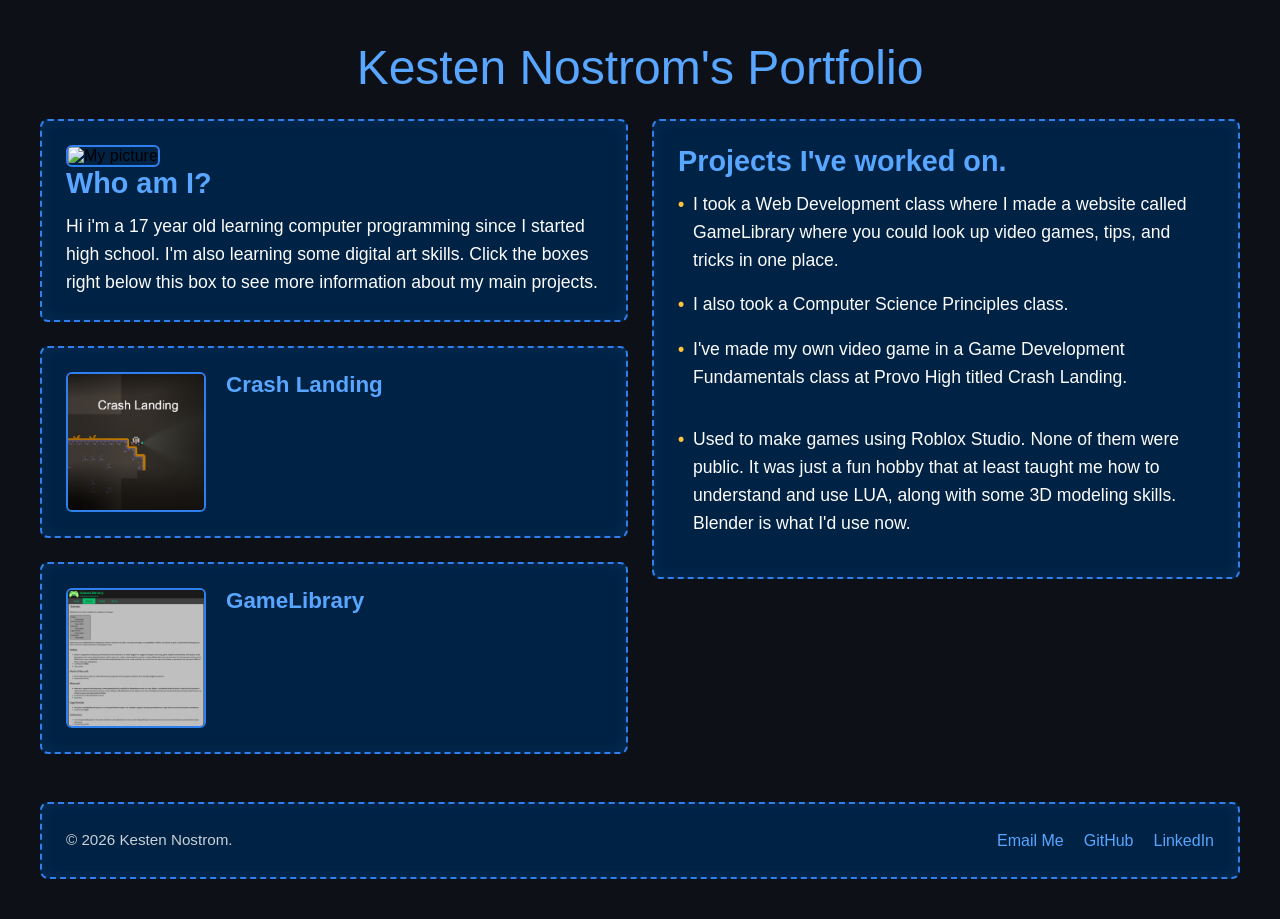
==== index.html @ ec2d3853 "Everything expect my photo" ====
<!DOCTYPE html>
<html lang="en">
<head>
    <meta charset="UTF-8">
    <meta name="viewport" content="width=device-width, initial-scale=1.0">
    <title>Kesten Nostrom - Portfolio</title>
    <link rel="stylesheet" href="colors.css">
</head>
<body>
    <div class="canvas-container">
        <!-- Header -->
        <header>
            <h1 class="text-blue">Kesten Nostrom's Portfolio</h1>
        </header>

        <!-- Main Structure -->
        <main class="main-content">
            <!-- Left Column: About & Mini Projects -->
            <div class="column">
                <!-- Who am I? -->
                <section class="blueprint-box">
                    <img class="portfolio-picture" src="SchoolPic.jpg" alt="My picture">
                    <h2 class="text-blue">Who am I?</h2>
                    <p class="text-orange">
                        Hi i'm a 17 year old learning computer programming since I started high school. I'm also learning some digital art skills. Click the boxes right below this box to see more information about my main projects.
                    </p>
                </section>

                <!-- Crash Landing Card -->
                <article class="blueprint-box project-card" 
                         data-project="crash-landing" 
                         data-title="Crash Landing" 
                         data-desc="I made my own video game in a Game Development Fundamentals class, at Provo High titled Crash Landing. It's short platformer where you fight aliens. while digging out a cave in order to find the parts to fix your spaceship." 
                         data-img="CLScreenshot.png">
                    <img src="CLScreenshot(1).png" alt="Crash Landing Screenshot">
                    <div class="project-details">
                        <h3 class="text-blue">Crash Landing</h3>
                    </div>
                </article>

                <!-- GameLibrary Card -->
                <article class="blueprint-box project-card" 
                         data-project="game-library" 
                         data-title="GameLibrary" 
                         data-desc="I took a Web Development class where I made a website called GameLibrary. It acts as a centralized dashboard where you can look up video games, quick strategies, tips, and hidden tricks all in one place." 
                         data-img="games.html.png">
                    <img src="games.html.png" alt="GameLibrary Screenshot">
                    <div class="project-details">
                        <h3 class="text-blue">GameLibrary</h3>
                    </div>
                </article>
            </div>

            <!-- Right Column: Project Experience -->
            <div class="column">
                <section class="blueprint-box">
                    <h2 class="text-blue">Projects I've worked on.</h2>
                    <ul class="text-orange">
                        <li>I took a Web Development class where I made a website called GameLibrary where you could look up video games, tips, and tricks in one place.</li>
                        <li>I also took a Computer Science Principles class.</li>
                        <li>I've made my own video game in a Game Development Fundamentals class at Provo High titled Crash Landing.</li>
                        <img src="https://devforum-uploads.s3.dualstack.us-east-2.amazonaws.com/uploads/original/5X/9/e/8/3/9e83c5f6b0e6d804544a26e60cc97510d0589c10.png" alt="">
                        <li>Used to make games using Roblox Studio. None of them were public. It was just a fun hobby that at least taught me how to understand and use LUA, along with some 3D modeling skills. Blender is what I'd use now.</li>
                    </ul>
                </section>
            </div>
        </main>

        <!-- Footer -->
        <footer class="blueprint-box">
            <p class="text-orange">© 2026 Kesten Nostrom.</p>
            <div class="footer-links">
                <a href="mailto:your.email@example.com" class="text-blue">Email Me</a>
                <a href="https://github.com" target="_blank" class="text-blue">GitHub</a>
                <a href="https://linkedin.com" target="_blank" class="text-blue">LinkedIn</a>
            </div>
        </footer>
    </div>

    <!-- The Modal Popup Window (Sits hidden outside the layout layout) -->
    <div id="project-modal" class="modal-overlay">
        <article class="blueprint-box modal-content">
            <button id="close-modal" class="modal-close-btn" aria-label="Close modal">&times;</button>
            <div id="feature-media-container">
                <!-- Injected via JavaScript -->
            </div>
            <div class="project-details">
                <h3 class="text-blue" id="feature-title">Project Details</h3>
                <p class="text-orange" id="feature-desc">Descriptions load here.</p>
            </div>
        </article>
    </div>

    <!-- Interactivity Script -->
    <script>
        const modal = document.getElementById('project-modal');
        const closeBtn = document.getElementById('close-modal');
        const featureTitle = document.getElementById('feature-title');
        const featureDesc = document.getElementById('feature-desc');
        const mediaContainer = document.getElementById('feature-media-container');

        // Open Modal when a project is clicked
        document.querySelectorAll('.project-card').forEach(card => {
            card.addEventListener('click', () => {
                const title = card.getAttribute('data-title');
                const desc = card.getAttribute('data-desc');
                const imgPath = card.getAttribute('data-img');
                
                featureTitle.textContent = title;
                featureDesc.textContent = desc;
                
                if (!imgPath || imgPath === 'placeholder') {
                    mediaContainer.innerHTML = `<div class="picture-placeholder">picture</div>`;
                } else {
                    mediaContainer.innerHTML = `<img src="${imgPath}" alt="${title} Display" class="modal-img">`;
                }
                
                modal.style.display = 'flex';
            });
        });

        // Close Modal when clicking the 'X' button
        closeBtn.addEventListener('click', () => {
            modal.style.display = 'none';
        });

        // Close Modal when clicking the dark backdrop shadow
        window.addEventListener('click', (event) => {
            if (event.target === modal) {
                modal.style.display = 'none';
            }
        });
    </script>
</body>
</html>
---- colors.css ----
@charset "UTF-8";

* {
    box-sizing: border-box;
    margin: 0;
    padding: 0;
    font-family: 'Segoe UI', Tahoma, Geneva, Verdana, sans-serif;
}

body {
    background-color: #0d1117;
    padding: 40px 20px;
    display: flex;
    justify-content: center;
}

.canvas-container {
    width: 100%;
    max-width: 1200px;
    display: flex;
    flex-direction: column;
    gap: 24px;
}

.blueprint-box {
    border: 2px dashed #2f80ed;
    border-radius: 8px;
    padding: 24px;
    background-color: #002244;
    box-shadow: inset 0 0 15px rgba(47, 128, 237, 0.1);
}

.text-blue {
    color: #58a6ff;
}

.text-orange {
    color: #fcfcfc;
}

header h1 {
    font-size: 3rem;
    font-weight: 500;
    text-align: center;
}

.main-content {
    display: grid;
    grid-template-columns: 1fr 1fr;
    gap: 24px;
}

/* Left & Right Column Layouts */
.column {
    display: flex;
    flex-direction: column;
    gap: 24px;
}

h2 {
    font-size: 1.8rem;
    margin-bottom: 12px;
    font-weight: 600;
}

p,
li {
    font-size: 1.1rem;
    line-height: 1.6;
}

ul {
    list-style-type: none;
}

ul li {
    margin-bottom: 16px;
    position: relative;
    padding-left: 15px;
}

ul li::before {
    content: "•";
    color: #FFC33D;
    font-weight: bold;
    display: inline-block;
    width: 15px;
    margin-left: -15px;
}

/* Project Cards Layout */
.project-card {
    display: flex;
    gap: 20px;
    align-items: flex-start;
    transition: transform 0.3s cubic-bezier(0.25, 0.8, 0.25, 1), box-shadow 0.3s ease, border-color 0.3s ease;
    cursor: pointer;
    position: relative;
}

.project-card img {
    border: 2px solid #2f80ed;
    border-radius: 6px;
    width: 140px;
    height: 140px;
    object-fit: cover;
}

.picture-placeholder {
    border: 2px dashed #2f80ed;
    border-radius: 6px;
    width: 140px;
    height: 140px;
    display: flex;
    align-items: center;
    justify-content: center;
    color: #58a6ff;
    font-weight: 500;
    background-color: rgba(47, 128, 237, 0.05);
}

.project-details {
    flex: 1;
}

.project-details h3 {
    font-size: 1.4rem;
    margin-bottom: 8px;
}

/* Interaction Hovers */
.project-card:hover {
    transform: translateY(-5px);
    box-shadow: 0 10px 30px rgba(47, 128, 237, 0.35);
    border-color: #58a6ff;
    border-style: solid;
}

.project-card:active {
    transform: translateY(-1px);
    box-shadow: 0 5px 12px rgba(47, 128, 237, 0.25);
}

/* Footer Section Layout */
footer {
    display: flex;
    justify-content: space-between;
    align-items: center;
    margin-top: 24px;
}

footer p {
    font-size: 0.95rem;
    opacity: 0.8;
}

.footer-links {
    display: flex;
    gap: 20px;
}

.footer-links a {
    text-decoration: none;
    font-size: 1rem;
    font-weight: 500;
    transition: color 0.2s ease, text-shadow 0.2s ease;
}

.footer-links a:hover {
    color: #58a6ff;
    text-shadow: 0 0 8px rgba(88, 166, 255, 0.6);
}

/* Modal Overlay Window Styling */
.modal-overlay {
    display: none;
    position: fixed;
    top: 0;
    left: 0;
    width: 100%;
    height: 100%;
    background-color: rgba(0, 0, 0, 0.8);
    z-index: 1000;
    justify-content: center;
    align-items: center;
    padding: 20px;
}

.modal-content {
    position: relative;
    max-width: 650px;
    width: 100%;
    display: flex;
    gap: 24px;
    align-items: center;
    animation: modalFadeIn 0.25s ease-out;
}

.modal-img {
    border: 2px solid #2f80ed;
    border-radius: 6px;
    width: 220px;
    height: 220px;
    object-fit: cover;
}

.modal-close-btn {
    position: absolute;
    top: 8px;
    right: 16px;
    background: none;
    border: none;
    color: #58a6ff;
    font-size: 2.2rem;
    cursor: pointer;
    line-height: 1;
}

.modal-close-btn:hover {
    color: #ffc33d;
}

@keyframes modalFadeIn {
    from {
        opacity: 0;
        transform: scale(0.95);
    }

    to {
        opacity: 1;
        transform: scale(1);
    }
}

/* MOBILE PHONE RESPONSIVE TRIPPERS */
@media (max-width: 768px) {
    body {
        padding: 20px 10px;
    }

    header h1 {
        font-size: 2rem;
    }

    .main-content {
        grid-template-columns: 1fr;
    }

    .project-card {
        flex-direction: column;
        align-items: center;
        text-align: center;
    }

    .project-card img,
    .picture-placeholder {
        width: 100% !important;
        max-width: 280px !important;
        height: 160px !important;
    }

    footer {
        flex-direction: column;
        gap: 16px;
        text-align: center;
    }

    .modal-content {
        flex-direction: column;
        text-align: center;
        padding-top: 45px;
    }

    .modal-img {
        width: 100%;
        max-width: 240px;
        height: 180px;
    }
}

/* 1. Ensure the parent container scales to its content */
#feature-media-container {
    width: 100%;
    max-width: 100%;
    display: flex;
    justify-content: center;
    align-items: center;
    overflow: hidden;
}

/* 2. Make the image adapt fluidly without distortion */
.modal-img {
    width: 100%;
    height: auto;
    /* Maintains the image's original aspect ratio */
    max-height: 70vh;
    /* Prevents giant images from pushing content off-screen */
    object-fit: contain;
    /* Ensures the full image fits cleanly inside the bounds */
    display: block;
    /* Removes unwanted bottom baseline spacing */
}

/* 3. Make the main modal content container adaptive */
.modal-content {
    width: 90%;
    /* Responsive fallback width for mobile */
    max-width: 600px;
    /* Sets a clean, standard maximum modal width */
    height: auto;
    /* Automatically grows or shrinks based on content */
    display: flex;
    flex-direction: column;
}

.portfolio-picture {
    border: 2px solid #2f80ed;
    border-radius: 6px;
    width: 140px;
    height: 170px;
}
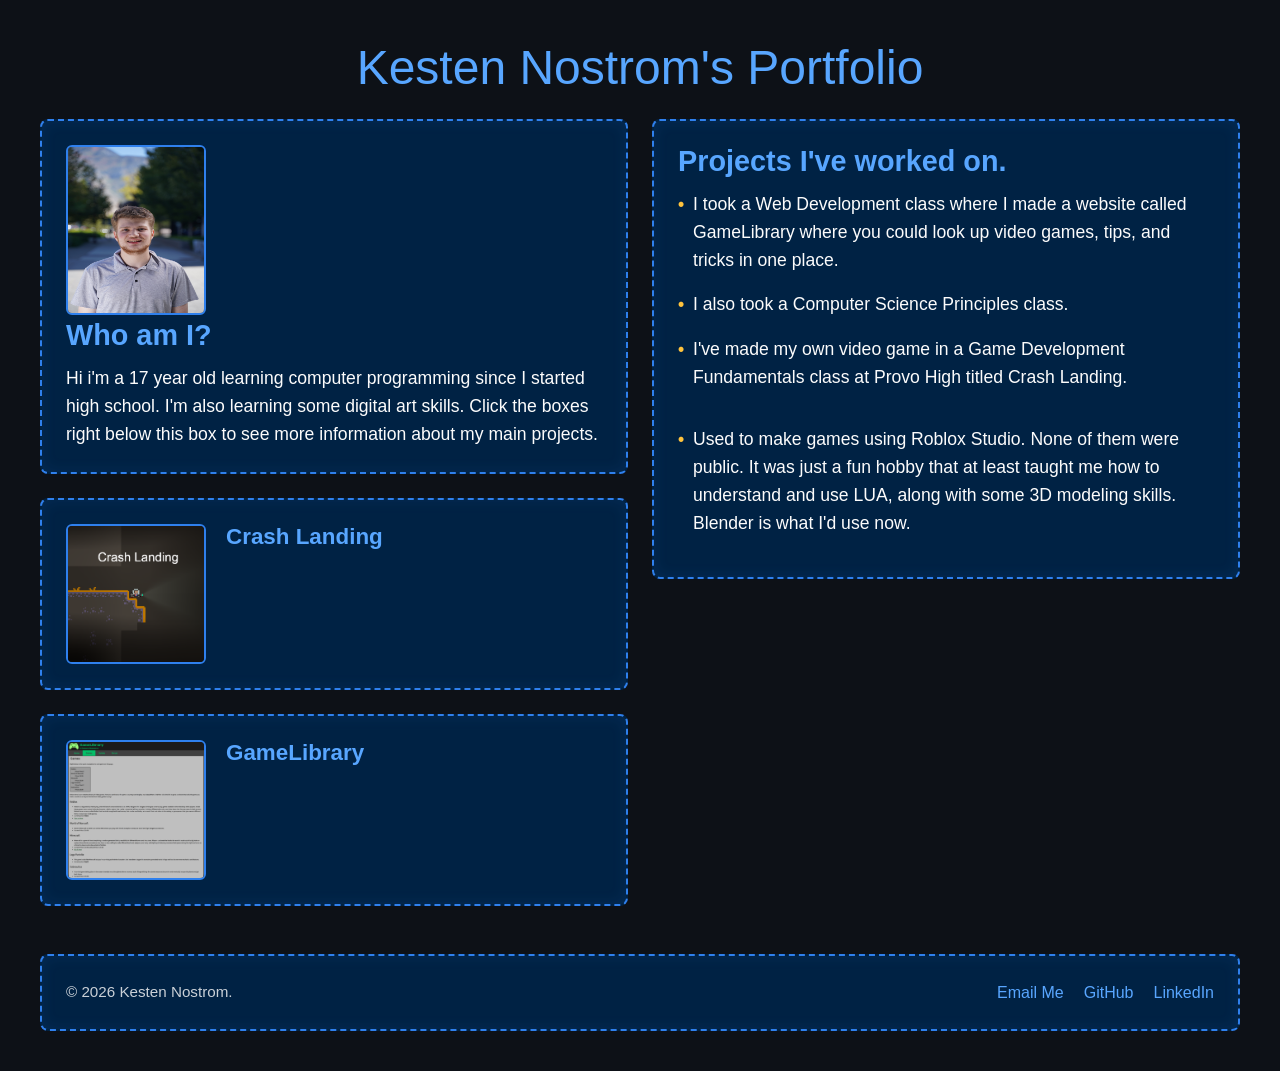
==== commit bff8ef39: "Made photo work" ====
--- a/index.html
+++ b/index.html
@@ -19,7 +19,7 @@
             <div class="column">
                 <!-- Who am I? -->
                 <section class="blueprint-box">
-                    <img class="portfolio-picture" src="SchoolPic.jpg" alt="My picture">
+                    <img class="portfolio-picture" src="DSC09239.JPG" alt="My picture">
                     <h2 class="text-blue">Who am I?</h2>
                     <p class="text-orange">
                         Hi i'm a 17 year old learning computer programming since I started high school. I'm also learning some digital art skills. Click the boxes right below this box to see more information about my main projects.
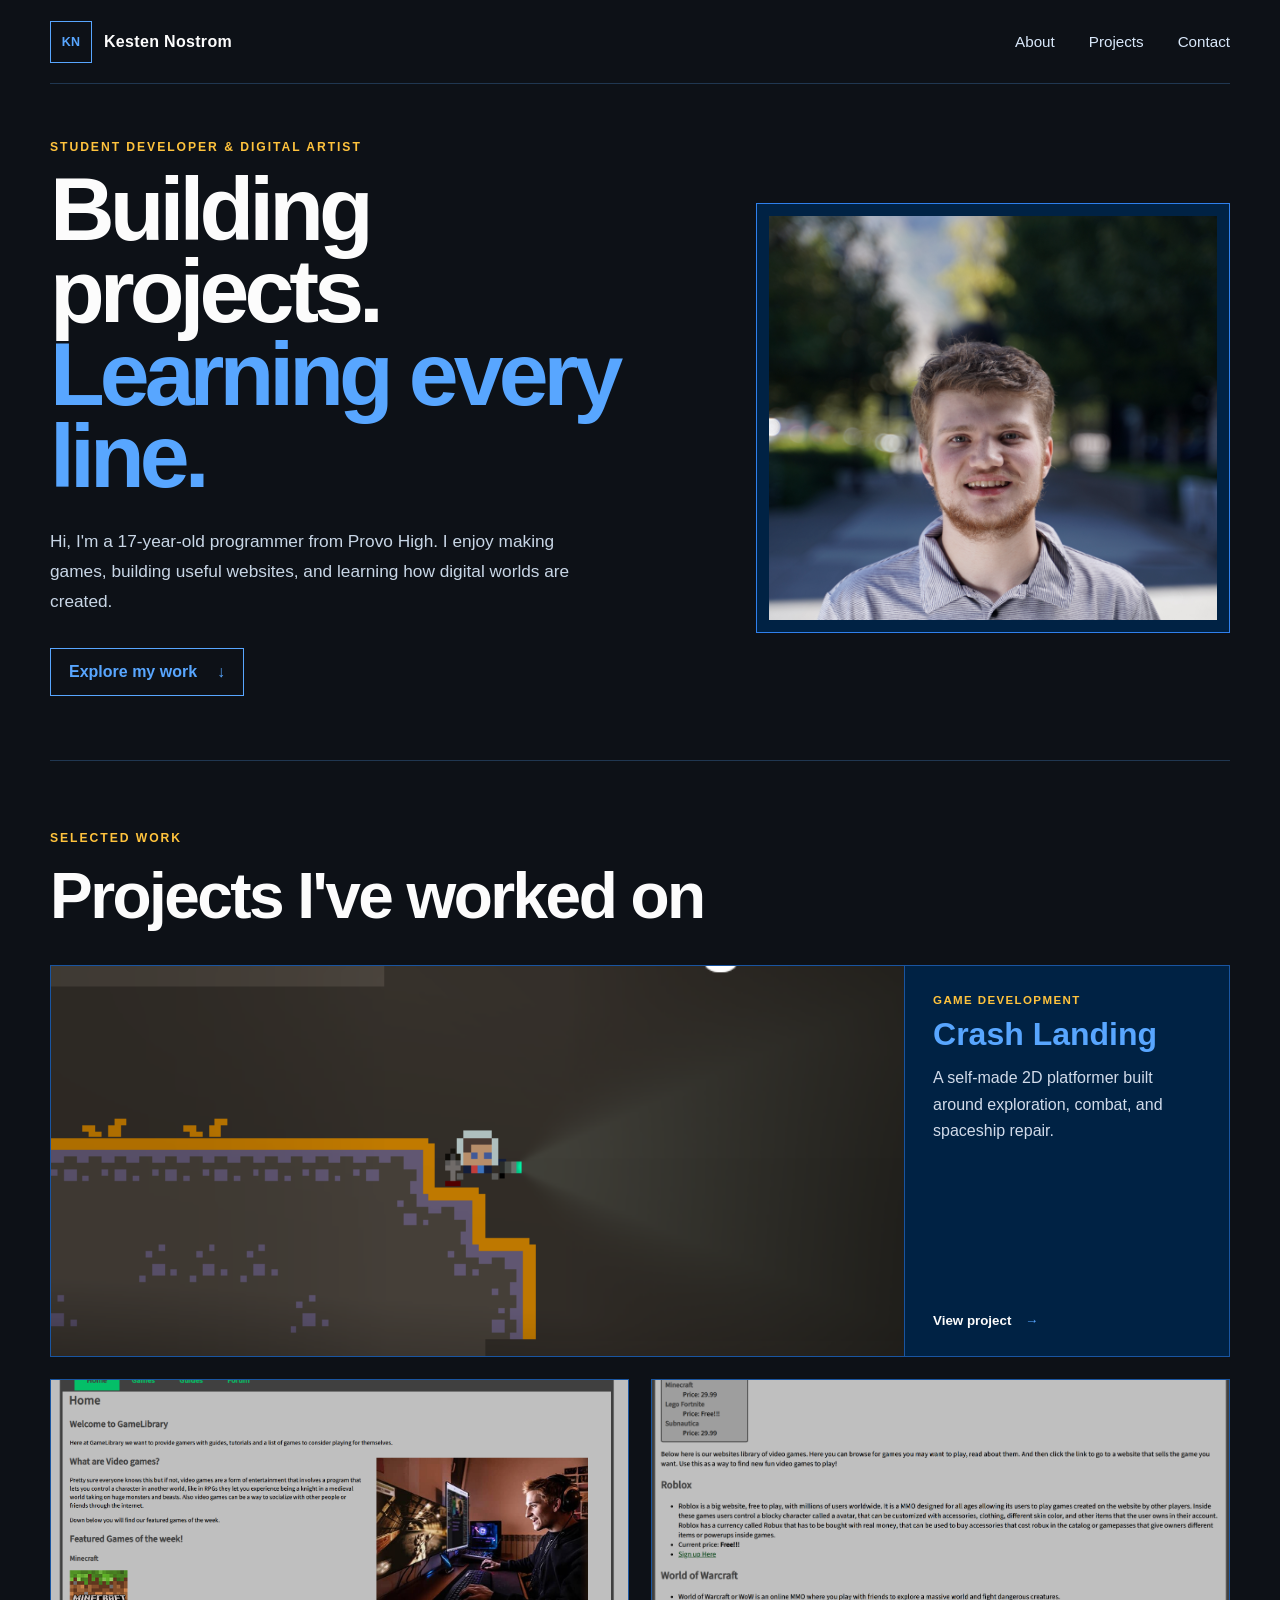
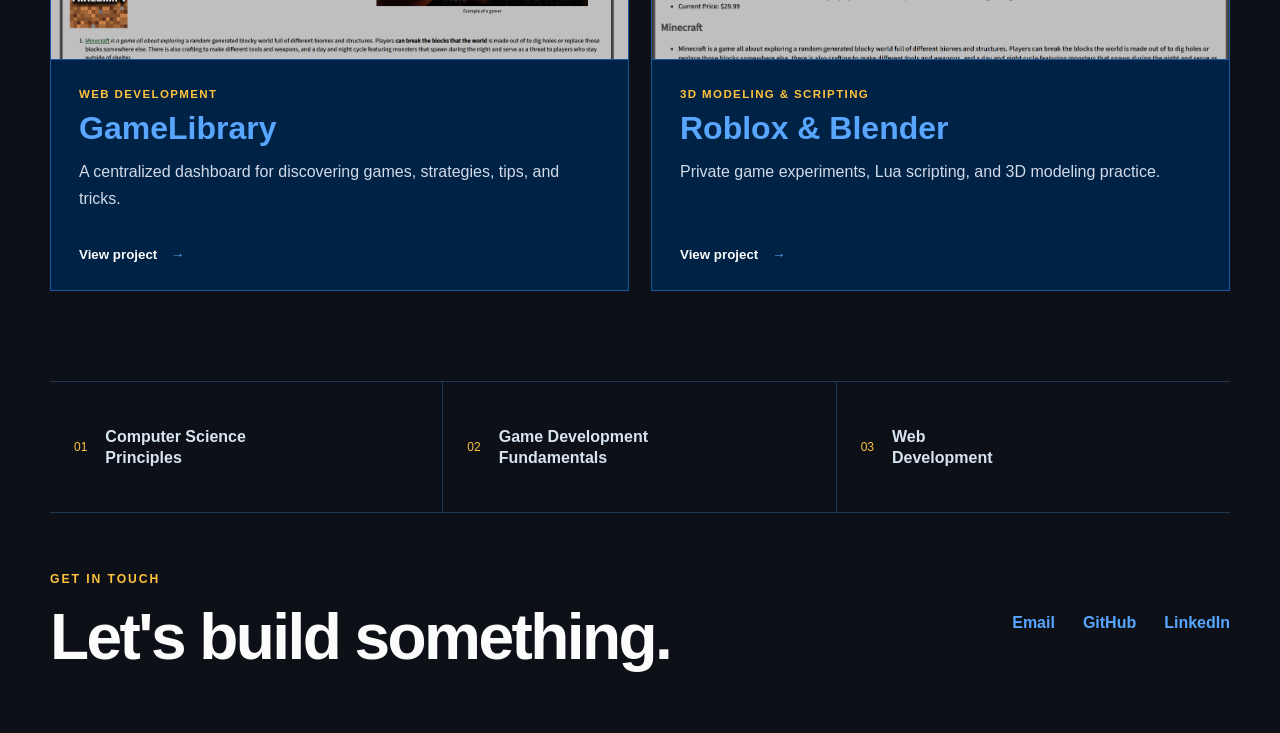
==== commit 1edba869: "redesigned the whole layout" ====
--- a/index.html
+++ b/index.html
@@ -7,91 +7,131 @@
     <link rel="stylesheet" href="colors.css">
 </head>
 <body>
-    <div class="canvas-container">
-        <!-- Header -->
-        <header>
-            <h1 class="text-blue">Kesten Nostrom's Portfolio</h1>
-        </header>
+    <header class="site-header">
+        <a class="brand" href="#top" aria-label="Kesten Nostrom home">
+            <span class="brand-mark">KN</span>
+            <span>Kesten Nostrom</span>
+        </a>
+        <nav class="nav-links" aria-label="Main navigation">
+            <a href="#about">About</a>
+            <a href="#projects">Projects</a>
+            <a href="#contact">Contact</a>
+        </nav>
+    </header>
 
-        <!-- Main Structure -->
-        <main class="main-content">
-            <!-- Left Column: About & Mini Projects -->
-            <div class="column">
-                <!-- Who am I? -->
-                <section class="blueprint-box">
-                    <img class="portfolio-picture" src="DSC09239.JPG" alt="My picture">
-                    <h2 class="text-blue">Who am I?</h2>
-                    <p class="text-orange">
-                        Hi i'm a 17 year old learning computer programming since I started high school. I'm also learning some digital art skills. Click the boxes right below this box to see more information about my main projects.
-                    </p>
-                </section>
+    <main id="top">
+        <section class="hero" id="about">
+            <div class="hero-copy">
+                <p class="eyebrow">Student developer & digital artist</p>
+                <h1>Building projects.<br><span>Learning every line.</span></h1>
+                <p class="hero-description">
+                    Hi, I'm a 17-year-old programmer from Provo High. I enjoy making games,
+                    building useful websites, and learning how digital worlds are created.
+                </p>
+                <a class="primary-button" href="#projects">Explore my work <span aria-hidden="true">↓</span></a>
+            </div>
+            <div class="portrait-frame">
+                <img src="DSC09239.JPG" alt="Kesten Nostrom">
+            </div>
+        </section>
 
-                <!-- Crash Landing Card -->
-                <article class="blueprint-box project-card" 
-                         data-project="crash-landing" 
-                         data-title="Crash Landing" 
-                         data-desc="I made my own video game in a Game Development Fundamentals class, at Provo High titled Crash Landing. It's short platformer where you fight aliens. while digging out a cave in order to find the parts to fix your spaceship." 
-                         data-img="CLScreenshot.png">
-                    <img src="CLScreenshot(1).png" alt="Crash Landing Screenshot">
-                    <div class="project-details">
-                        <h3 class="text-blue">Crash Landing</h3>
+        <section class="projects-section" id="projects">
+            <div class="section-heading">
+                <div>
+                    <p class="eyebrow">Selected work</p>
+                    <h2>Projects I've worked on</h2>
+                </div>
+                <!-- <p class="section-count"><span>01</span> / 03</p> -->
+            </div>
+
+            <div class="project-grid">
+                <article class="project-card project-card-featured" tabindex="0"
+                         data-title="Crash Landing"
+                         data-desc="A short platformer created for Game Development Fundamentals at Provo High. Fight aliens and dig through a cave to recover the parts needed to repair your spaceship."
+                         data-img="CLScreenshot(1).png">
+                    <div class="project-image">
+                        <img src="CLScreenshot(1).png" alt="Crash Landing game screenshot">
+                    </div>
+                    <div class="project-copy">
+                        <p class="project-type">Game development</p>
+                        <h3>Crash Landing</h3>
+                        <p>A self-made 2D platformer built around exploration, combat, and spaceship repair.</p>
+                        <button class="text-button" type="button">View project <span aria-hidden="true">→</span></button>
                     </div>
                 </article>
 
-                <!-- GameLibrary Card -->
-                <article class="blueprint-box project-card" 
-                         data-project="game-library" 
-                         data-title="GameLibrary" 
-                         data-desc="I took a Web Development class where I made a website called GameLibrary. It acts as a centralized dashboard where you can look up video games, quick strategies, tips, and hidden tricks all in one place." 
-                         data-img="games.html.png">
-                    <img src="games.html.png" alt="GameLibrary Screenshot">
-                    <div class="project-details">
-                        <h3 class="text-blue">GameLibrary</h3>
+                <article class="project-card" tabindex="0"
+                         data-title="GameLibrary"
+                         data-desc="A Web Development class project that brings game lookup, quick strategies, tips, and hidden tricks into one centralized dashboard."
+                         data-img="GLScreenshot(1).png">
+                    <div class="project-image">
+                        <img src="GLScreenshot(1).png" alt="GameLibrary website screenshot">
+                    </div>
+                    <div class="project-copy">
+                        <p class="project-type">Web development</p>
+                        <h3>GameLibrary</h3>
+                        <p>A centralized dashboard for discovering games, strategies, tips, and tricks.</p>
+                        <button class="text-button" type="button">View project <span aria-hidden="true">→</span></button>
+                    </div>
+                </article>
+
+                <article class="project-card" tabindex="0"
+                         data-title="Roblox & Blender"
+                         data-desc="I used Roblox Studio to build private hobby projects and learned Lua scripting and 3D modeling fundamentals. I now use Blender to continue developing my digital art and modeling skills."
+                         data-img="games.png">
+                    <div class="project-image">
+                        <img src="games.png" alt="Digital art and 3D project artwork">
+                    </div>
+                    <div class="project-copy">
+                        <p class="project-type">3D modeling & scripting</p>
+                        <h3>Roblox & Blender</h3>
+                        <p>Private game experiments, Lua scripting, and 3D modeling practice.</p>
+                        <button class="text-button" type="button">View project <span aria-hidden="true">→</span></button>
                     </div>
                 </article>
             </div>
+        </section>
 
-            <!-- Right Column: Project Experience -->
-            <div class="column">
-                <section class="blueprint-box">
-                    <h2 class="text-blue">Projects I've worked on.</h2>
-                    <ul class="text-orange">
-                        <li>I took a Web Development class where I made a website called GameLibrary where you could look up video games, tips, and tricks in one place.</li>
-                        <li>I also took a Computer Science Principles class.</li>
-                        <li>I've made my own video game in a Game Development Fundamentals class at Provo High titled Crash Landing.</li>
-                        <img src="https://devforum-uploads.s3.dualstack.us-east-2.amazonaws.com/uploads/original/5X/9/e/8/3/9e83c5f6b0e6d804544a26e60cc97510d0589c10.png" alt="">
-                        <li>Used to make games using Roblox Studio. None of them were public. It was just a fun hobby that at least taught me how to understand and use LUA, along with some 3D modeling skills. Blender is what I'd use now.</li>
-                    </ul>
-                </section>
+        <section class="experience-strip" aria-label="Experience">
+            <div>
+                <span>01</span>
+                <p>Computer Science<br>Principles</p>
             </div>
-        </main>
+            <div>
+                <span>02</span>
+                <p>Game Development<br>Fundamentals</p>
+            </div>
+            <div>
+                <span>03</span>
+                <p>Web<br>Development</p>
+            </div>
+        </section>
+    </main>
 
-        <!-- Footer -->
-        <footer class="blueprint-box">
-            <p class="text-orange">© 2026 Kesten Nostrom.</p>
-            <div class="footer-links">
-                <a href="mailto:your.email@example.com" class="text-blue">Email Me</a>
-                <a href="https://github.com" target="_blank" class="text-blue">GitHub</a>
-                <a href="https://linkedin.com" target="_blank" class="text-blue">LinkedIn</a>
-            </div>
-        </footer>
-    </div>
+    <footer id="contact">
+        <div>
+            <p class="eyebrow">Get in touch</p>
+            <h2>Let's build something.</h2>
+        </div>
+        <div class="footer-links">
+            <a href="mailto:kesten@example.com">Email</a>
+            <a href="https://github.com" target="_blank" rel="noreferrer">GitHub</a>
+            <a href="https://linkedin.com" target="_blank" rel="noreferrer">LinkedIn</a>
+        </div>
+    </footer>
 
-    <!-- The Modal Popup Window (Sits hidden outside the layout layout) -->
-    <div id="project-modal" class="modal-overlay">
-        <article class="blueprint-box modal-content">
+    <div id="project-modal" class="modal-overlay" role="dialog" aria-modal="true" aria-labelledby="feature-title">
+        <article class="modal-content">
             <button id="close-modal" class="modal-close-btn" aria-label="Close modal">&times;</button>
-            <div id="feature-media-container">
-                <!-- Injected via JavaScript -->
-            </div>
-            <div class="project-details">
-                <h3 class="text-blue" id="feature-title">Project Details</h3>
-                <p class="text-orange" id="feature-desc">Descriptions load here.</p>
+            <div id="feature-media-container"></div>
+            <div class="modal-copy">
+                <p class="eyebrow">Project details</p>
+                <h3 id="feature-title">Project Details</h3>
+                <p id="feature-desc"></p>
             </div>
         </article>
     </div>
 
-    <!-- Interactivity Script -->
     <script>
         const modal = document.getElementById('project-modal');
         const closeBtn = document.getElementById('close-modal');
@@ -99,37 +139,35 @@
         const featureDesc = document.getElementById('feature-desc');
         const mediaContainer = document.getElementById('feature-media-container');
 
-        // Open Modal when a project is clicked
+        function openProject(card) {
+            featureTitle.textContent = card.dataset.title;
+            featureDesc.textContent = card.dataset.desc;
+            mediaContainer.innerHTML = `<img src="${card.dataset.img}" alt="${card.dataset.title} screenshot" class="modal-img">`;
+            modal.classList.add('is-open');
+            closeBtn.focus();
+        }
+
         document.querySelectorAll('.project-card').forEach(card => {
-            card.addEventListener('click', () => {
-                const title = card.getAttribute('data-title');
-                const desc = card.getAttribute('data-desc');
-                const imgPath = card.getAttribute('data-img');
-                
-                featureTitle.textContent = title;
-                featureDesc.textContent = desc;
-                
-                if (!imgPath || imgPath === 'placeholder') {
-                    mediaContainer.innerHTML = `<div class="picture-placeholder">picture</div>`;
-                } else {
-                    mediaContainer.innerHTML = `<img src="${imgPath}" alt="${title} Display" class="modal-img">`;
+            card.addEventListener('click', () => openProject(card));
+            card.addEventListener('keydown', event => {
+                if (event.key === 'Enter' || event.key === ' ') {
+                    event.preventDefault();
+                    openProject(card);
                 }
-                
-                modal.style.display = 'flex';
             });
         });
 
-        // Close Modal when clicking the 'X' button
-        closeBtn.addEventListener('click', () => {
-            modal.style.display = 'none';
+        function closeModal() {
+            modal.classList.remove('is-open');
+        }
+
+        closeBtn.addEventListener('click', closeModal);
+        modal.addEventListener('click', event => {
+            if (event.target === modal) closeModal();
         });
-
-        // Close Modal when clicking the dark backdrop shadow
-        window.addEventListener('click', (event) => {
-            if (event.target === modal) {
-                modal.style.display = 'none';
-            }
+        document.addEventListener('keydown', event => {
+            if (event.key === 'Escape') closeModal();
         });
     </script>
 </body>
-</html>+</html>
--- a/colors.css
+++ b/colors.css
@@ -4,318 +4,529 @@
     box-sizing: border-box;
     margin: 0;
     padding: 0;
-    font-family: 'Segoe UI', Tahoma, Geneva, Verdana, sans-serif;
+}
+
+:root {
+    --night: #0d1117;
+    --blue: #58a6ff;
+    --blue-dark: #002244;
+    --blue-line: #2f80ed;
+    --orange: #ffc33d;
+    --white: #fcfcfc;
+}
+
+html {
+    scroll-behavior: smooth;
 }
 
 body {
-    background-color: #0d1117;
-    padding: 40px 20px;
-    display: flex;
+    min-width: 320px;
+    background: var(--night);
+    color: var(--white);
+    font-family: "Segoe UI", Tahoma, Geneva, Verdana, sans-serif;
+}
+
+a {
+    color: inherit;
+}
+
+.site-header {
+    width: min(1180px, calc(100% - 48px));
+    height: 84px;
+    margin: 0 auto;
+    display: flex;
+    align-items: center;
+    justify-content: space-between;
+    border-bottom: 1px solid rgba(88, 166, 255, 0.25);
+}
+
+.brand {
+    display: flex;
+    align-items: center;
+    gap: 12px;
+    color: var(--white);
+    text-decoration: none;
+    font-weight: 700;
+    letter-spacing: 0.02em;
+}
+
+.brand-mark {
+    width: 42px;
+    height: 42px;
+    display: grid;
+    place-items: center;
+    border: 1px solid var(--blue);
+    color: var(--blue);
+    font-size: 0.78rem;
+}
+
+.nav-links {
+    display: flex;
+    gap: 34px;
+}
+
+.nav-links a {
+    color: #d9e8fa;
+    text-decoration: none;
+    font-size: 0.95rem;
+}
+
+.nav-links a:hover {
+    color: var(--orange);
+}
+
+main,
+footer {
+    width: min(1180px, calc(100% - 48px));
+    margin: 0 auto;
+}
+
+.hero {
+    min-height: 560px;
+    display: grid;
+    grid-template-columns: 1.15fr 0.85fr;
+    align-items: center;
+    gap: 64px;
+    padding: 56px 0 64px;
+}
+
+.eyebrow {
+    margin-bottom: 14px;
+    color: var(--orange);
+    font-size: 0.76rem;
+    font-weight: 800;
+    letter-spacing: 0.16em;
+    text-transform: uppercase;
+}
+
+.hero h1 {
+    max-width: 700px;
+    font-size: clamp(3.2rem, 7vw, 6.4rem);
+    line-height: 0.92;
+    letter-spacing: -0.055em;
+}
+
+.hero h1 span {
+    color: var(--blue);
+}
+
+.hero-description {
+    max-width: 560px;
+    margin: 28px 0 32px;
+    color: #c8d6e6;
+    font-size: 1.08rem;
+    line-height: 1.75;
+}
+
+.primary-button {
+    display: inline-flex;
+    align-items: center;
+    gap: 20px;
+    padding: 14px 18px;
+    border: 1px solid var(--blue);
+    color: var(--blue);
+    text-decoration: none;
+    font-weight: 700;
+    transition: 0.2s ease;
+}
+
+.primary-button:hover {
+    background: var(--blue);
+    color: var(--night);
+}
+
+.portrait-frame {
+    height: 430px;
+    padding: 12px;
+    border: 1px solid var(--blue-line);
+    background: var(--blue-dark);
+}
+
+.portrait-frame img {
+    width: 100%;
+    height: 100%;
+    display: block;
+    object-fit: cover;
+    object-position: 50% 42%;
+    filter: saturate(0.82) contrast(1.05);
+}
+
+.projects-section {
+    padding: 70px 0 90px;
+    border-top: 1px solid rgba(88, 166, 255, 0.25);
+}
+
+.section-heading {
+    display: flex;
+    align-items: end;
+    justify-content: space-between;
+    margin-bottom: 32px;
+}
+
+.section-heading h2,
+footer h2 {
+    font-size: clamp(2.2rem, 5vw, 4.2rem);
+    letter-spacing: -0.04em;
+}
+
+.section-count {
+    color: #8092a7;
+    font-size: 0.85rem;
+}
+
+.section-count span {
+    color: var(--orange);
+}
+
+.project-grid {
+    display: grid;
+    grid-template-columns: repeat(2, minmax(0, 1fr));
+    gap: 22px;
+}
+
+.project-card {
+    min-width: 0;
+    border: 1px solid rgba(47, 128, 237, 0.55);
+    background: var(--blue-dark);
+    cursor: pointer;
+    transition: transform 0.25s ease, border-color 0.25s ease, box-shadow 0.25s ease;
+}
+
+.project-card-featured {
+    grid-column: 1 / -1;
+    display: grid;
+    grid-template-columns: 1.45fr 0.55fr;
+}
+
+.project-card:hover,
+.project-card:focus-visible {
+    border-color: var(--blue);
+    transform: translateY(-5px);
+    box-shadow: 0 18px 36px rgba(47, 128, 237, 0.16);
+    outline: none;
+}
+
+.project-image {
+    height: 280px;
+    position: relative;
+    overflow: hidden;
+    border-bottom: 1px solid rgba(47, 128, 237, 0.55);
+}
+
+.project-card-featured .project-image {
+    height: 390px;
+    border-bottom: none;
+    border-right: 1px solid rgba(47, 128, 237, 0.55);
+}
+
+.project-image img {
+    width: 100%;
+    height: 100%;
+    display: block;
+    object-fit: cover;
+    transition: transform 0.45s ease;
+}
+
+.project-card:hover .project-image img {
+    transform: scale(1.025);
+}
+
+.project-number {
+    position: absolute;
+    top: 14px;
+    right: 14px;
+    width: 38px;
+    height: 38px;
+    display: grid;
+    place-items: center;
+    background: var(--night);
+    border: 1px solid var(--blue);
+    color: var(--blue);
+    font-size: 0.75rem;
+}
+
+.project-copy {
+    min-height: 230px;
+    display: flex;
+    flex-direction: column;
+    align-items: flex-start;
+    padding: 28px;
+}
+
+.project-card-featured .project-copy {
+    min-height: 390px;
     justify-content: center;
 }
 
-.canvas-container {
-    width: 100%;
-    max-width: 1200px;
-    display: flex;
-    flex-direction: column;
-    gap: 24px;
-}
-
-.blueprint-box {
-    border: 2px dashed #2f80ed;
-    border-radius: 8px;
+.project-type {
+    margin-bottom: 10px;
+    color: var(--orange);
+    font-size: 0.72rem;
+    font-weight: 800;
+    letter-spacing: 0.12em;
+    text-transform: uppercase;
+}
+
+.project-copy h3 {
+    margin-bottom: 12px;
+    color: var(--blue);
+    font-size: 2rem;
+}
+
+.project-copy > p:not(.project-type) {
+    color: #d1dbea;
+    line-height: 1.65;
+}
+
+.text-button {
+    margin-top: auto;
+    padding: 18px 0 0;
+    border: none;
+    background: none;
+    color: var(--white);
+    font-weight: 700;
+    cursor: pointer;
+}
+
+.text-button span {
+    margin-left: 10px;
+    color: var(--blue);
+}
+
+.experience-strip {
+    display: grid;
+    grid-template-columns: repeat(3, 1fr);
+    border-top: 1px solid rgba(88, 166, 255, 0.25);
+    border-bottom: 1px solid rgba(88, 166, 255, 0.25);
+}
+
+.experience-strip div {
+    display: flex;
+    align-items: center;
+    gap: 18px;
+    min-height: 130px;
     padding: 24px;
-    background-color: #002244;
-    box-shadow: inset 0 0 15px rgba(47, 128, 237, 0.1);
-}
-
-.text-blue {
-    color: #58a6ff;
-}
-
-.text-orange {
-    color: #fcfcfc;
-}
-
-header h1 {
-    font-size: 3rem;
-    font-weight: 500;
-    text-align: center;
-}
-
-.main-content {
-    display: grid;
-    grid-template-columns: 1fr 1fr;
-    gap: 24px;
-}
-
-/* Left & Right Column Layouts */
-.column {
-    display: flex;
-    flex-direction: column;
-    gap: 24px;
-}
-
-h2 {
-    font-size: 1.8rem;
-    margin-bottom: 12px;
-    font-weight: 600;
-}
-
-p,
-li {
-    font-size: 1.1rem;
-    line-height: 1.6;
-}
-
-ul {
-    list-style-type: none;
-}
-
-ul li {
-    margin-bottom: 16px;
-    position: relative;
-    padding-left: 15px;
-}
-
-ul li::before {
-    content: "•";
-    color: #FFC33D;
-    font-weight: bold;
-    display: inline-block;
-    width: 15px;
-    margin-left: -15px;
-}
-
-/* Project Cards Layout */
-.project-card {
-    display: flex;
-    gap: 20px;
-    align-items: flex-start;
-    transition: transform 0.3s cubic-bezier(0.25, 0.8, 0.25, 1), box-shadow 0.3s ease, border-color 0.3s ease;
-    cursor: pointer;
-    position: relative;
-}
-
-.project-card img {
-    border: 2px solid #2f80ed;
-    border-radius: 6px;
-    width: 140px;
-    height: 140px;
-    object-fit: cover;
-}
-
-.picture-placeholder {
-    border: 2px dashed #2f80ed;
-    border-radius: 6px;
-    width: 140px;
-    height: 140px;
-    display: flex;
-    align-items: center;
-    justify-content: center;
-    color: #58a6ff;
-    font-weight: 500;
-    background-color: rgba(47, 128, 237, 0.05);
-}
-
-.project-details {
-    flex: 1;
-}
-
-.project-details h3 {
-    font-size: 1.4rem;
-    margin-bottom: 8px;
-}
-
-/* Interaction Hovers */
-.project-card:hover {
-    transform: translateY(-5px);
-    box-shadow: 0 10px 30px rgba(47, 128, 237, 0.35);
-    border-color: #58a6ff;
-    border-style: solid;
-}
-
-.project-card:active {
-    transform: translateY(-1px);
-    box-shadow: 0 5px 12px rgba(47, 128, 237, 0.25);
-}
-
-/* Footer Section Layout */
+    border-right: 1px solid rgba(88, 166, 255, 0.25);
+}
+
+.experience-strip div:last-child {
+    border-right: none;
+}
+
+.experience-strip span {
+    color: var(--orange);
+    font-size: 0.75rem;
+}
+
+.experience-strip p {
+    color: #d8e4f2;
+    font-weight: 700;
+    line-height: 1.35;
+}
+
 footer {
-    display: flex;
+    min-height: 220px;
+    display: flex;
+    align-items: center;
     justify-content: space-between;
-    align-items: center;
-    margin-top: 24px;
-}
-
-footer p {
-    font-size: 0.95rem;
-    opacity: 0.8;
 }
 
 .footer-links {
     display: flex;
-    gap: 20px;
+    gap: 28px;
 }
 
 .footer-links a {
+    color: var(--blue);
     text-decoration: none;
-    font-size: 1rem;
-    font-weight: 500;
-    transition: color 0.2s ease, text-shadow 0.2s ease;
+    font-weight: 700;
 }
 
 .footer-links a:hover {
-    color: #58a6ff;
-    text-shadow: 0 0 8px rgba(88, 166, 255, 0.6);
-}
-
-/* Modal Overlay Window Styling */
+    color: var(--orange);
+}
+
 .modal-overlay {
     display: none;
     position: fixed;
-    top: 0;
-    left: 0;
+    inset: 0;
+    z-index: 1000;
+    align-items: center;
+    justify-content: center;
+    padding: 24px;
+    background: rgba(2, 8, 15, 0.92);
+}
+
+.modal-overlay.is-open {
+    display: flex;
+}
+
+.modal-content {
+    width: min(980px, 100%);
+    max-height: calc(100vh - 48px);
+    position: relative;
+    display: grid;
+    grid-template-columns: 1.35fr 0.65fr;
+    overflow: auto;
+    border: 1px solid var(--blue);
+    background: var(--blue-dark);
+}
+
+.modal-close-btn {
+    position: absolute;
+    top: 10px;
+    right: 14px;
+    z-index: 2;
+    border: none;
+    background: none;
+    color: var(--white);
+    font-size: 2.2rem;
+    cursor: pointer;
+}
+
+#feature-media-container {
+    min-height: 420px;
+    background: var(--night);
+}
+
+.modal-img {
     width: 100%;
     height: 100%;
-    background-color: rgba(0, 0, 0, 0.8);
-    z-index: 1000;
-    justify-content: center;
-    align-items: center;
-    padding: 20px;
-}
-
-.modal-content {
-    position: relative;
-    max-width: 650px;
-    width: 100%;
-    display: flex;
-    gap: 24px;
-    align-items: center;
-    animation: modalFadeIn 0.25s ease-out;
-}
-
-.modal-img {
-    border: 2px solid #2f80ed;
-    border-radius: 6px;
-    width: 220px;
-    height: 220px;
-    object-fit: cover;
-}
-
-.modal-close-btn {
-    position: absolute;
-    top: 8px;
-    right: 16px;
-    background: none;
-    border: none;
-    color: #58a6ff;
+    display: block;
+    object-fit: contain;
+}
+
+.modal-copy {
+    align-self: center;
+    padding: 48px 36px;
+}
+
+.modal-copy h3 {
+    margin-bottom: 16px;
+    color: var(--blue);
     font-size: 2.2rem;
-    cursor: pointer;
-    line-height: 1;
-}
-
-.modal-close-btn:hover {
-    color: #ffc33d;
-}
-
-@keyframes modalFadeIn {
-    from {
-        opacity: 0;
-        transform: scale(0.95);
-    }
-
-    to {
-        opacity: 1;
-        transform: scale(1);
-    }
-}
-
-/* MOBILE PHONE RESPONSIVE TRIPPERS */
-@media (max-width: 768px) {
-    body {
-        padding: 20px 10px;
-    }
-
-    header h1 {
-        font-size: 2rem;
-    }
-
-    .main-content {
+}
+
+.modal-copy > p:last-child {
+    color: #d1dbea;
+    line-height: 1.75;
+}
+
+@media (max-width: 900px) {
+    .hero {
+        grid-template-columns: 1fr 0.65fr;
+        gap: 32px;
+    }
+
+    .portrait-frame {
+        height: 360px;
+    }
+
+    .project-card-featured {
         grid-template-columns: 1fr;
     }
 
-    .project-card {
+    .project-card-featured .project-image {
+        height: 330px;
+        border-right: none;
+        border-bottom: 1px solid rgba(47, 128, 237, 0.55);
+    }
+
+    .project-card-featured .project-copy {
+        min-height: 220px;
+    }
+
+    .modal-content {
+        grid-template-columns: 1fr;
+    }
+
+    #feature-media-container {
+        min-height: 300px;
+        max-height: 55vh;
+    }
+}
+
+@media (max-width: 680px) {
+    .site-header,
+    main,
+    footer {
+        width: min(100% - 32px, 1180px);
+    }
+
+    .site-header {
+        height: 72px;
+    }
+
+    .brand > span:last-child {
+        display: none;
+    }
+
+    .nav-links {
+        gap: 16px;
+    }
+
+    .hero {
+        grid-template-columns: 1fr;
+        padding: 44px 0;
+    }
+
+    .hero h1 {
+        font-size: clamp(3rem, 16vw, 4.8rem);
+    }
+
+    .portrait-frame {
+        height: 390px;
+    }
+
+    .project-grid {
+        grid-template-columns: 1fr;
+    }
+
+    .project-card-featured {
+        grid-column: auto;
+    }
+
+    .project-card-featured .project-image,
+    .project-image {
+        height: 260px;
+    }
+
+    .project-card-featured .project-copy,
+    .project-copy {
+        min-height: 210px;
+    }
+
+    .experience-strip {
+        grid-template-columns: 1fr;
+    }
+
+    .experience-strip div {
+        min-height: 90px;
+        border-right: none;
+        border-bottom: 1px solid rgba(88, 166, 255, 0.25);
+    }
+
+    .experience-strip div:last-child {
+        border-bottom: none;
+    }
+
+    footer {
+        min-height: 250px;
         flex-direction: column;
-        align-items: center;
-        text-align: center;
-    }
-
-    .project-card img,
-    .picture-placeholder {
-        width: 100% !important;
-        max-width: 280px !important;
-        height: 160px !important;
-    }
-
-    footer {
-        flex-direction: column;
-        gap: 16px;
-        text-align: center;
-    }
-
-    .modal-content {
-        flex-direction: column;
-        text-align: center;
-        padding-top: 45px;
-    }
-
-    .modal-img {
-        width: 100%;
-        max-width: 240px;
-        height: 180px;
-    }
-}
-
-/* 1. Ensure the parent container scales to its content */
-#feature-media-container {
-    width: 100%;
-    max-width: 100%;
-    display: flex;
-    justify-content: center;
-    align-items: center;
-    overflow: hidden;
-}
-
-/* 2. Make the image adapt fluidly without distortion */
-.modal-img {
-    width: 100%;
-    height: auto;
-    /* Maintains the image's original aspect ratio */
-    max-height: 70vh;
-    /* Prevents giant images from pushing content off-screen */
-    object-fit: contain;
-    /* Ensures the full image fits cleanly inside the bounds */
-    display: block;
-    /* Removes unwanted bottom baseline spacing */
-}
-
-/* 3. Make the main modal content container adaptive */
-.modal-content {
-    width: 90%;
-    /* Responsive fallback width for mobile */
-    max-width: 600px;
-    /* Sets a clean, standard maximum modal width */
-    height: auto;
-    /* Automatically grows or shrinks based on content */
-    display: flex;
-    flex-direction: column;
-}
-
-.portfolio-picture {
-    border: 2px solid #2f80ed;
-    border-radius: 6px;
-    width: 140px;
-    height: 170px;
+        align-items: flex-start;
+        justify-content: center;
+        gap: 34px;
+    }
+
+    .footer-links {
+        flex-wrap: wrap;
+    }
+
+    .modal-overlay {
+        padding: 12px;
+    }
+
+    .modal-copy {
+        padding: 28px 24px 32px;
+    }
 }
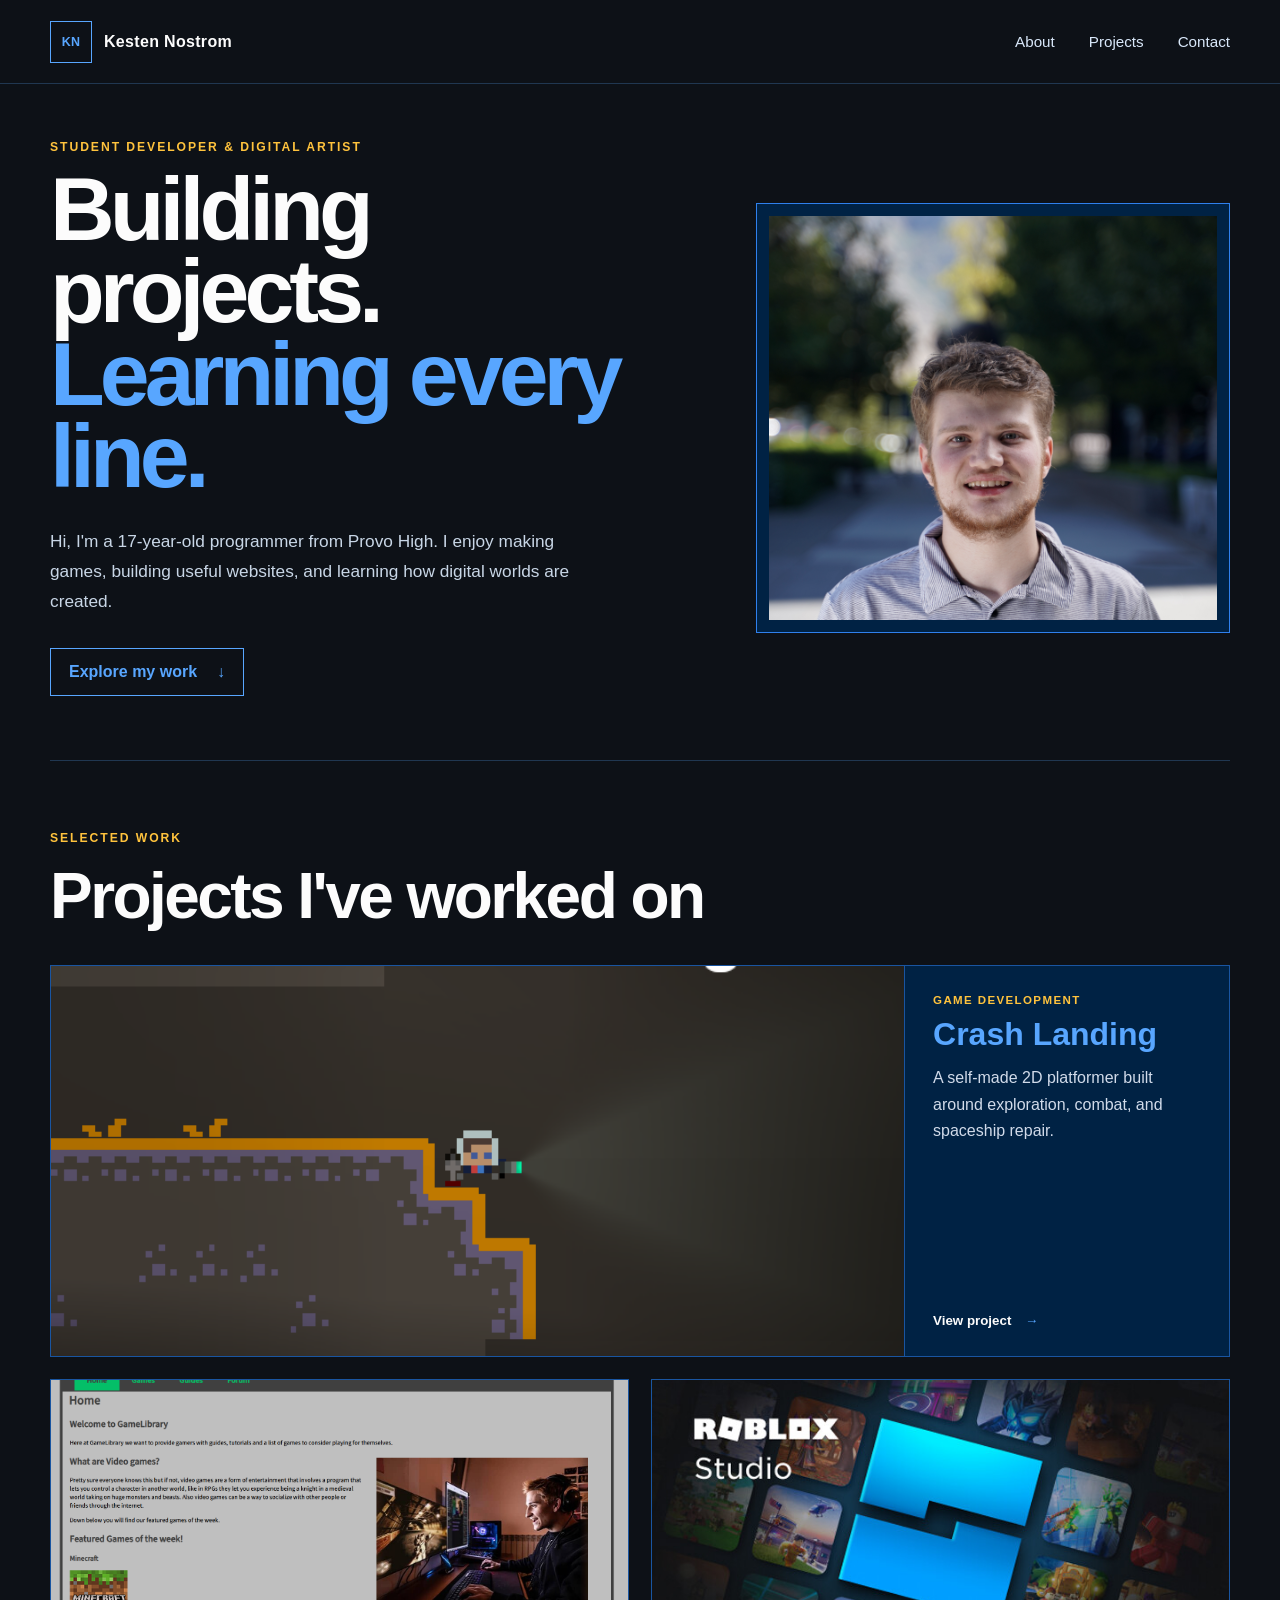
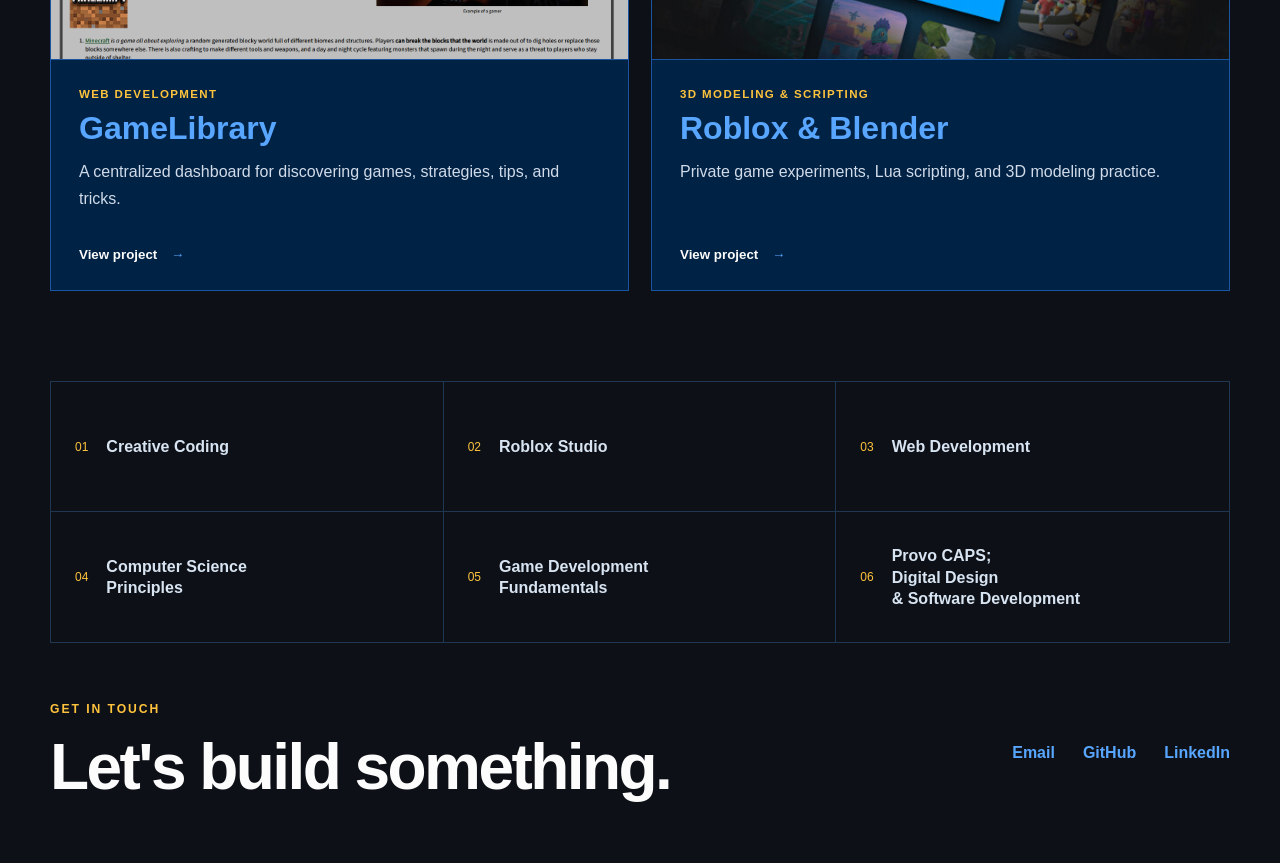
==== commit 4ff32643: "Added more classes i took  and added roblox and blender logos to the project card" ====
--- a/index.html
+++ b/index.html
@@ -78,9 +78,10 @@
                 <article class="project-card" tabindex="0"
                          data-title="Roblox & Blender"
                          data-desc="I used Roblox Studio to build private hobby projects and learned Lua scripting and 3D modeling fundamentals. I now use Blender to continue developing my digital art and modeling skills."
-                         data-img="games.png">
+                         data-img="blenderlogo.webp"
+                         data-img-alt="Blender logo">
                     <div class="project-image">
-                        <img src="games.png" alt="Digital art and 3D project artwork">
+                        <img src="robloxstudiobanner.jpeg" alt="Roblox Studio logo banner">
                     </div>
                     <div class="project-copy">
                         <p class="project-type">3D modeling & scripting</p>
@@ -95,15 +96,27 @@
         <section class="experience-strip" aria-label="Experience">
             <div>
                 <span>01</span>
+                <p>Creative Coding</p>
+            </div>
+            <div>
+                <span>02</span>
+                <p>Roblox Studio</p>
+            </div>
+            <div>
+                <span>03</span>
+                <p>Web Development</p>
+            </div>
+            <div>
+                <span>04</span>
                 <p>Computer Science<br>Principles</p>
             </div>
             <div>
-                <span>02</span>
+                <span>05</span>
                 <p>Game Development<br>Fundamentals</p>
             </div>
             <div>
-                <span>03</span>
-                <p>Web<br>Development</p>
+                <span>06</span>
+                <p>Provo CAPS;<br>Digital Design<br>&amp; Software Development</p>
             </div>
         </section>
     </main>
@@ -142,7 +155,7 @@
         function openProject(card) {
             featureTitle.textContent = card.dataset.title;
             featureDesc.textContent = card.dataset.desc;
-            mediaContainer.innerHTML = `<img src="${card.dataset.img}" alt="${card.dataset.title} screenshot" class="modal-img">`;
+            mediaContainer.innerHTML = `<img src="${card.dataset.img}" alt="${card.dataset.imgAlt || card.dataset.title + ' project image'}" class="modal-img">`;
             modal.classList.add('is-open');
             closeBtn.focus();
         }
--- a/colors.css
+++ b/colors.css
@@ -31,12 +31,16 @@
 }
 
 .site-header {
-    width: min(1180px, calc(100% - 48px));
+    position: sticky;
+    top: 0;
+    z-index: 100;
+    width: 100%;
     height: 84px;
-    margin: 0 auto;
+    padding: 0 max(24px, calc((100% - 1180px) / 2));
     display: flex;
     align-items: center;
     justify-content: space-between;
+    background: var(--night);
     border-bottom: 1px solid rgba(88, 166, 255, 0.25);
 }
 
@@ -296,8 +300,7 @@
 .experience-strip {
     display: grid;
     grid-template-columns: repeat(3, 1fr);
-    border-top: 1px solid rgba(88, 166, 255, 0.25);
-    border-bottom: 1px solid rgba(88, 166, 255, 0.25);
+    border: 1px solid rgba(88, 166, 255, 0.25);
 }
 
 .experience-strip div {
@@ -309,8 +312,12 @@
     border-right: 1px solid rgba(88, 166, 255, 0.25);
 }
 
-.experience-strip div:last-child {
+.experience-strip div:nth-child(3n) {
     border-right: none;
+}
+
+.experience-strip div:nth-child(-n+3) {
+    border-bottom: 1px solid rgba(88, 166, 255, 0.25);
 }
 
 .experience-strip span {
@@ -447,7 +454,6 @@
 }
 
 @media (max-width: 680px) {
-    .site-header,
     main,
     footer {
         width: min(100% - 32px, 1180px);
@@ -455,6 +461,7 @@
 
     .site-header {
         height: 72px;
+        padding: 0 16px;
     }
 
     .brand > span:last-child {
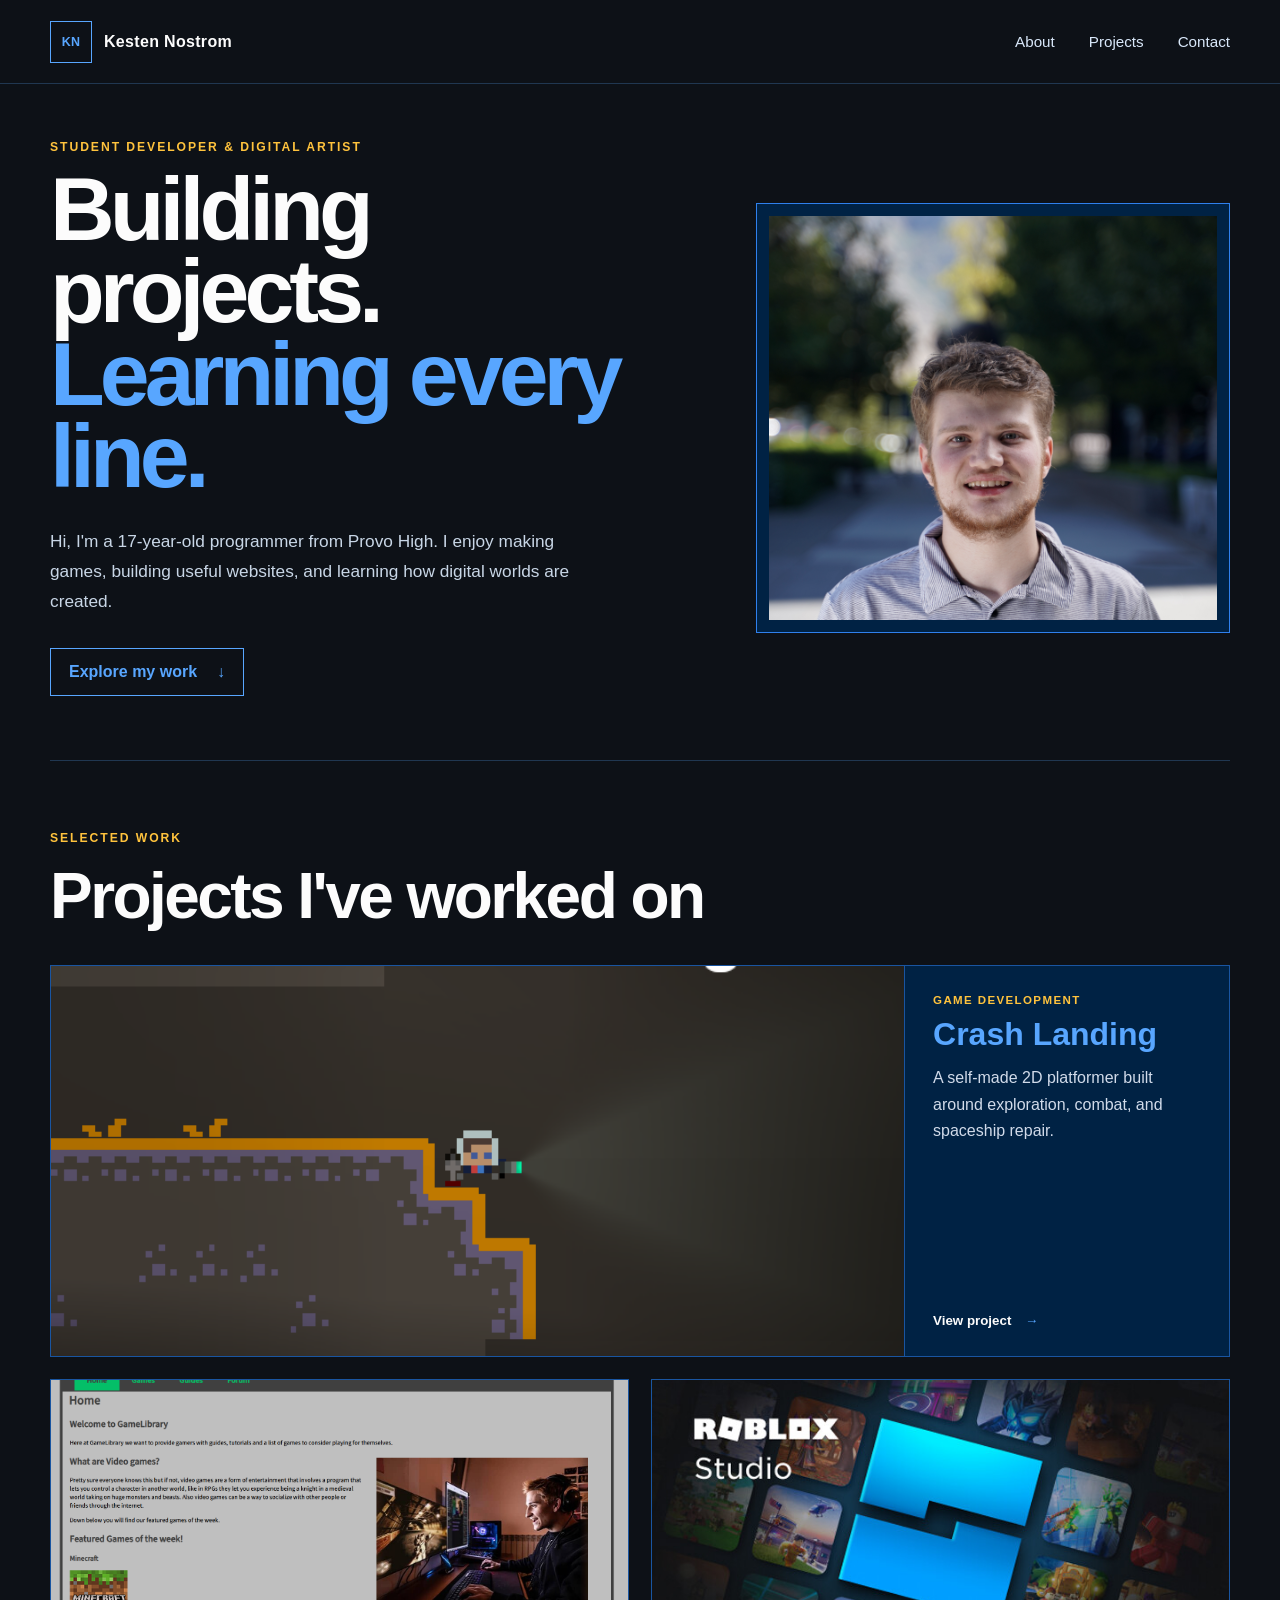
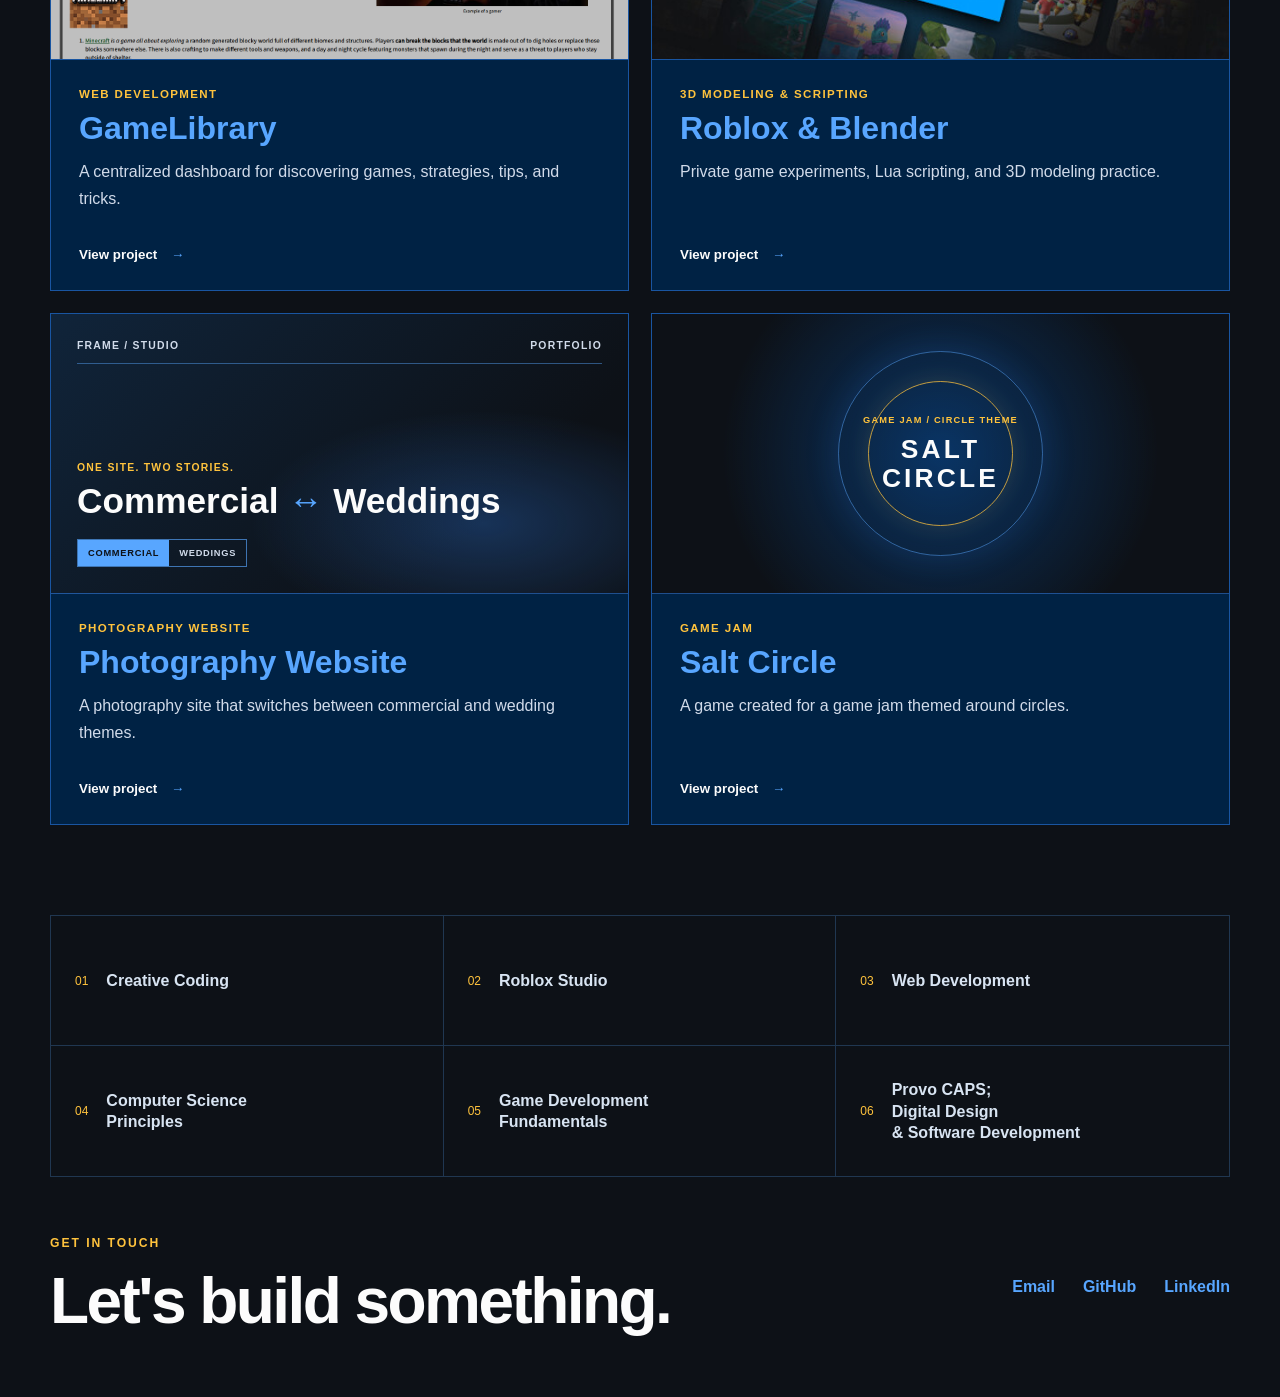
==== commit ebc86b8a: "added two more project cards currently placeholders for screenshots of them" ====
--- a/index.html
+++ b/index.html
@@ -90,6 +90,50 @@
                         <button class="text-button" type="button">View project <span aria-hidden="true">→</span></button>
                     </div>
                 </article>
+
+                <article class="project-card" tabindex="0"
+                         data-title="Photography Website"
+                         data-desc="A photography website that can switch between commercial and wedding themes.">
+                    <div class="project-image project-artwork project-artwork-photo" role="img" aria-label="Preview of a photography website with commercial and wedding themes">
+                        <div class="photo-art-header">
+                            <span>FRAME / STUDIO</span>
+                            <span>PORTFOLIO</span>
+                        </div>
+                        <div class="photo-art-content">
+                            <p>ONE SITE. TWO STORIES.</p>
+                            <h4>Commercial <span>↔</span> Weddings</h4>
+                            <div class="photo-art-switch">
+                                <span>COMMERCIAL</span>
+                                <span>WEDDINGS</span>
+                            </div>
+                        </div>
+                    </div>
+                    <div class="project-copy">
+                        <p class="project-type">Photography website</p>
+                        <h3>Photography Website</h3>
+                        <p>A photography site that switches between commercial and wedding themes.</p>
+                        <button class="text-button" type="button">View project <span aria-hidden="true">→</span></button>
+                    </div>
+                </article>
+
+                <article class="project-card" tabindex="0"
+                         data-title="Salt Circle"
+                         data-desc="A game I created for a game jam themed around circles.">
+                    <div class="project-image project-artwork project-artwork-salt" role="img" aria-label="Concentric circles illustrating the Salt Circle game">
+                        <div class="salt-orbit salt-orbit-outer"></div>
+                        <div class="salt-orbit salt-orbit-inner"></div>
+                        <div class="salt-art-title">
+                            <span>GAME JAM / CIRCLE THEME</span>
+                            <strong>SALT<br>CIRCLE</strong>
+                        </div>
+                    </div>
+                    <div class="project-copy">
+                        <p class="project-type">Game jam</p>
+                        <h3>Salt Circle</h3>
+                        <p>A game created for a game jam themed around circles.</p>
+                        <button class="text-button" type="button">View project <span aria-hidden="true">→</span></button>
+                    </div>
+                </article>
             </div>
         </section>
 
@@ -155,7 +199,17 @@
         function openProject(card) {
             featureTitle.textContent = card.dataset.title;
             featureDesc.textContent = card.dataset.desc;
-            mediaContainer.innerHTML = `<img src="${card.dataset.img}" alt="${card.dataset.imgAlt || card.dataset.title + ' project image'}" class="modal-img">`;
+            if (card.dataset.img) {
+                const image = document.createElement('img');
+                image.src = card.dataset.img;
+                image.alt = card.dataset.imgAlt || `${card.dataset.title} project image`;
+                image.className = 'modal-img';
+                mediaContainer.replaceChildren(image);
+            } else {
+                const artwork = card.querySelector('.project-image').cloneNode(true);
+                artwork.classList.add('modal-project-art');
+                mediaContainer.replaceChildren(artwork);
+            }
             modal.classList.add('is-open');
             closeBtn.focus();
         }
--- a/colors.css
+++ b/colors.css
@@ -229,6 +229,117 @@
     display: block;
     object-fit: cover;
     transition: transform 0.45s ease;
+}
+
+.project-artwork {
+    display: flex;
+    color: var(--white);
+}
+
+.project-artwork-photo {
+    flex-direction: column;
+    justify-content: space-between;
+    padding: 26px;
+    background:
+        radial-gradient(ellipse at 75% 75%, rgba(47, 128, 237, 0.3), transparent 38%),
+        linear-gradient(135deg, #10243a, var(--night) 75%);
+}
+
+.photo-art-header {
+    display: flex;
+    justify-content: space-between;
+    gap: 12px;
+    padding-bottom: 12px;
+    border-bottom: 1px solid rgba(88, 166, 255, 0.45);
+    color: #d1dbea;
+    font-size: 0.65rem;
+    font-weight: 700;
+    letter-spacing: 0.12em;
+}
+
+.photo-art-content > p {
+    margin-bottom: 8px;
+    color: var(--orange);
+    font-size: 0.65rem;
+    font-weight: 800;
+    letter-spacing: 0.12em;
+}
+
+.photo-art-content h4 {
+    font-size: clamp(1.3rem, 3vw, 2.2rem);
+    line-height: 1.15;
+}
+
+.photo-art-content h4 span {
+    color: var(--blue);
+}
+
+.photo-art-switch {
+    display: inline-flex;
+    margin-top: 18px;
+    border: 1px solid rgba(88, 166, 255, 0.65);
+}
+
+.photo-art-switch span {
+    padding: 8px 10px;
+    color: #d1dbea;
+    font-size: 0.58rem;
+    font-weight: 700;
+    letter-spacing: 0.08em;
+}
+
+.photo-art-switch span:first-child {
+    background: var(--blue);
+    color: var(--night);
+}
+
+.project-artwork-salt {
+    position: relative;
+    align-items: center;
+    justify-content: center;
+    isolation: isolate;
+    background: radial-gradient(circle, rgba(47, 128, 237, 0.2), var(--night) 68%);
+}
+
+.salt-orbit {
+    position: absolute;
+    aspect-ratio: 1;
+    border: 1px solid rgba(88, 166, 255, 0.5);
+    border-radius: 50%;
+}
+
+.salt-orbit-outer {
+    width: 205px;
+    box-shadow: 0 0 35px rgba(47, 128, 237, 0.16);
+}
+
+.salt-orbit-inner {
+    width: 145px;
+    border-color: rgba(255, 195, 61, 0.75);
+    box-shadow: 0 0 25px rgba(255, 195, 61, 0.12);
+}
+
+.salt-art-title {
+    z-index: 1;
+    display: flex;
+    flex-direction: column;
+    align-items: center;
+    gap: 10px;
+    text-align: center;
+}
+
+.salt-art-title span {
+    color: var(--orange);
+    font-size: 0.58rem;
+    font-weight: 800;
+    letter-spacing: 0.13em;
+}
+
+.salt-art-title strong {
+    color: var(--white);
+    font-size: 1.65rem;
+    letter-spacing: 0.12em;
+    line-height: 1.1;
 }
 
 .project-card:hover .project-image img {
@@ -396,6 +507,13 @@
     background: var(--night);
 }
 
+#feature-media-container > .modal-project-art {
+    width: 100%;
+    height: 100%;
+    min-height: 420px;
+    border: none;
+}
+
 .modal-img {
     width: 100%;
     height: 100%;
@@ -450,6 +568,10 @@
     #feature-media-container {
         min-height: 300px;
         max-height: 55vh;
+    }
+
+    #feature-media-container > .modal-project-art {
+        min-height: 300px;
     }
 }
 
